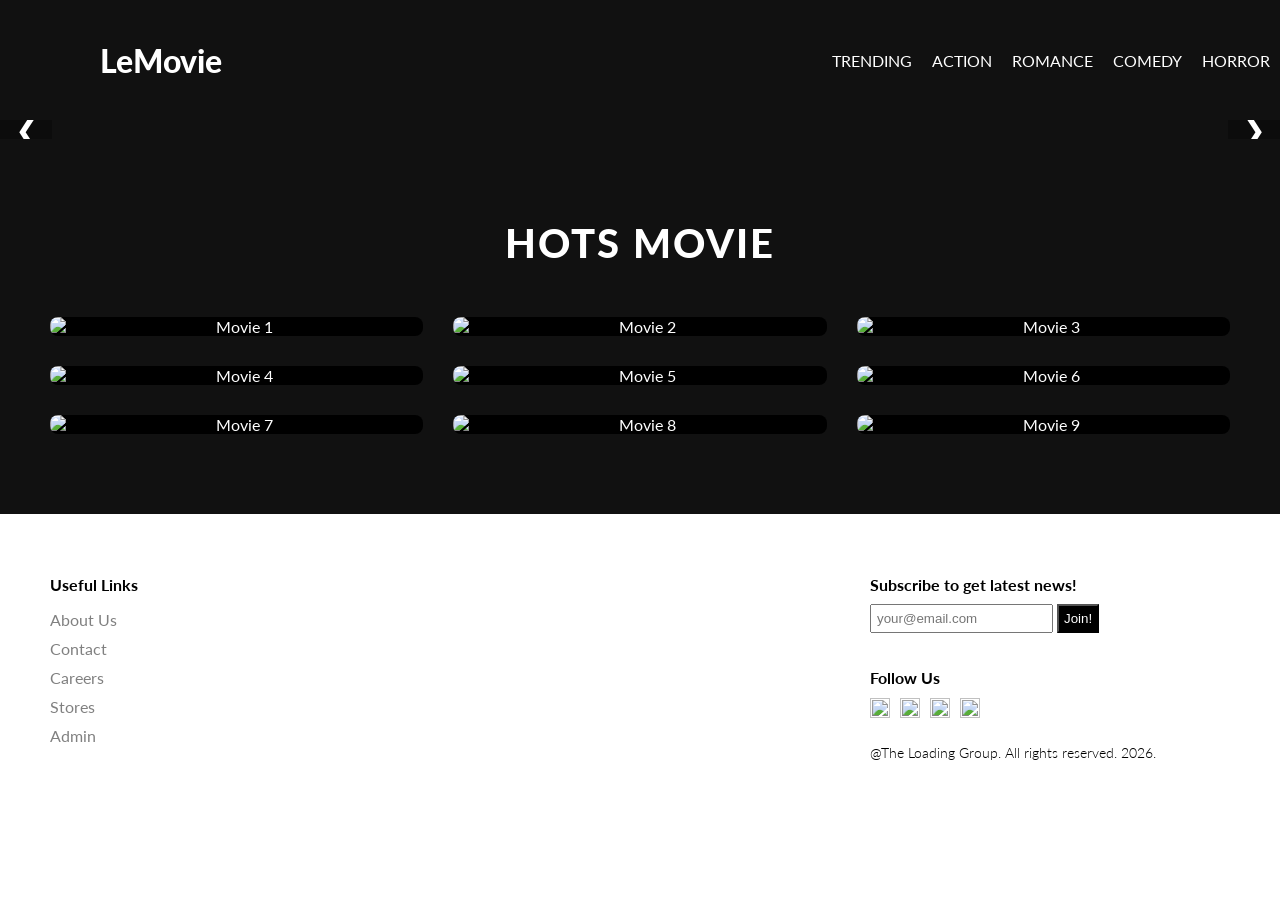
==== index.html @ ee839748 "Add files via upload" ====
<!DOCTYPE html>
<html lang="en">
<head>
    <meta charset="UTF-8">
    <meta http-equiv="X-UA-Compatible" content="IE=edge">
    <meta name="viewport" content="width=device-width, initial-scale=1.0">
    <link href="https://fonts.googleapis.com/css2?family=Lato:ital,wght@0,100;0,300;0,400;0,700;0,900;1,100;1,300;1,400;1,700;1,900&display=swap" rel="stylesheet">
    <link rel="stylesheet" href="style.css">
    <title>LeMovie</title>
</head>
<body>
     <nav class="navbar">
            <div class="navbar__container">
                <a href="index.html" id="navbar__logo">LeMovie</a>
                <div class="navbar__togglemenu" id="mobile-menu">
                    <span class="bar"></span>
                    <span class="bar"></span>
                    <span class="bar"></span>
                </div> 
                <ul class="navbar__menu">
                    <li class="navbar__item">
                        <a href="index.html" class="navbar__links"> TRENDING </a>
                    </li>
                    <li class="navbar__item">
                        <a href="action.html" class="navbar__links"> ACTION </a>
                    </li>
                    <li class="navbar__item">
                        <a href="romance.html" class="navbar__links"> ROMANCE </a>
                    </li>
                    <li class="navbar__item">
                        <a href="comedy.html" class="navbar__links"> COMEDY </a>
                    </li>
                    <li class="navbar__item">
                        <a href="horror.html" class="navbar__links"> HORROR </a>
                    </li>
                </ul>
            </div>
    </nav>

    <div class="slideshow-container">
        <div class="slide fade">
            <img src="./img/Product/silentsignal169.png" alt="" style="width:100%">
            <div class="slide-content">
                <h1 class="slide-title">SILENT SIGNAL</h1>
                <p class="slide-subtitle">THE UNIVERSE IS WHISPERING. WE MUST LISTEN.</p>
                <button class="watch-btn">WATCH NOW!</button>
            </div>
        </div>

        <div class="slide fade">
            <img src="./img/Product/photo_2026-03-22_21-49-12.jpg" alt="" style="width:100%">
            <div class="slide-content">
                <h1 class="slide-title">SHADOWBLADE: RESURGENCE</h1>
                <p class="slide-subtitle">THE CITY NEEDS A HERO</p>
                <button class="watch-btn">WATCH NOW!</button>
            </div>
        </div>

        <div class="slide fade">
            <img src="./img/Product/photo_2026-03-22_22-03-13.jpg" alt="" style="width:100%">
            <div class="slide-content">
                <h1 class="slide-title">WHISPERS AT SUNSET</h1>
                <p class="slide-subtitle">LOVE AT FIRST SIGHT.</p>
                <button class="watch-btn">WATCH NOW!</button>
            </div> </div> 

        <div class="slide fade">
            <img src="./img/Product/photo_2026-03-22_21-49-00.jpg" alt="" style="width:100%">
            <div class="slide-content">
                <h1 class="slide-title">PARTNERS IN CRIME (AND SNACKS)</h1>
                <p class="slide-subtitle">THIS SUMMER, THINGS GET WEIRD.</p>
                <button class="watch-btn">WATCH NOW!</button>
            </div> </div>

        <div class="slide fade">
            <img src="./img/Product/photo_2026-03-22_21-49-10.jpg" alt="" style="width:100%">
            <div class="slide-content">
                <h1 class="slide-title">THE WHISPERING WALLS</h1>
                <p class="slide-subtitle">SOME PLACES NEVER FORGET.</p>
                <button class="watch-btn">WATCH NOW!</button>
            </div> </div>

        <a class="prev" onclick="changeSlide(-1)">&#10094;</a>
        <a class="next" onclick="changeSlide(1)">&#10095;</a>
    </div>

    <div class="more-movies-section">
        <h1 class="section-title">HOTS MOVIE</h1>
        
        <div class="movie-grid">
            <div class="movie-card">
                <img src="./img/Product/crimson.jpg" alt="Movie 1">
                <div class="slide-content">
                    <h1 class="slide-title">CRIMSON & CLOVER</h1>
                    <p class="slide-subtitle">LOVE IS A CURSE THAT BINDS.</p>
                    <button class="watch-btn">WATCH NOW</button>
                </div>
            </div>

            <div class="movie-card">
                <img src="./img/Product/cosmic.jpg" alt="Movie 2">
                <div class="slide-content">
                    <h1 class="slide-title">COSMIC COURIERS</h1>
                    <p class="slide-subtitle">WHERE SPEED IS A SUGGESTION. SURVIVAL IS A MIRACLE.</p>
                    <button class="watch-btn">WATCH NOW</button>
                </div>
            </div>

            <div class="movie-card">
                <img src="./img/Product/terminaldescent.jpg" alt="Movie 3">
                <div class="slide-content">
                    <h1 class="slide-title">TERMINAL DESCENT</h1>
                    <p class="slide-subtitle">ESCAPE THE EXPLOSION. MASTER THE FALL.</p>
                    <button class="watch-btn">WATCH NOW</button>
                </div>
            </div>

            <div class="movie-card">
                <img src="./img/Product/carousellights.jpg" alt="Movie 4">
                <div class="slide-content">
                    <h1 class="slide-title">CAROUSEL LIGHTS</h1>
                    <p class="slide-subtitle">LOVE, SPINNING GENTLY IN THE SOFT DUSK GLOW.</p>
                    <button class="watch-btn">WATCH NOW</button>
                </div>
            </div>

            <div class="movie-card">
                <img src="./img/Product/highoctaneovesrdrive.jpg" alt="Movie 5">
                <div class="slide-content">
                    <h1 class="slide-title">HIGH-OCTANE OVERDRIVE</h1>
                    <p class="slide-subtitle">ESCAPE THE EXPLOSION. MASTER THE RIDE.</p>
                    <button class="watch-btn">WATCH NOW</button>
                </div>
            </div>

            <div class="movie-card">
                <img src="./img/Product/romeerror404.jpg" alt="Movie 6">
                <div class="slide-content">
                    <h1 class="slide-title">ROME: ERROR 404</h1>
                    <p class="slide-subtitle">WHERE THE EMPIRE MEETS THE OUTAGE.</p>
                    <button class="watch-btn">WATCH NOW</button>
                </div>
            </div>

            <div class="movie-card">
                <img src="./img/Product/thevoidwhispers.jpg" alt="Movie 7">
                <div class="slide-content">
                    <h1 class="slide-title">THE VOID WHISSPERS</h1>
                    <p class="slide-subtitle">LOOK TOO LONG, AND IT LOOKS BACK.</p>
                    <button class="watch-btn">WATCH NOW</button>
                </div>
            </div>

            <div class="movie-card">
                <img src="./img/Product/islanddrift.jpg" alt="Movie 8">
                <div class="slide-content">
                    <h1 class="slide-title">ISLAND DRIFT</h1>
                    <p class="slide-subtitle">LOVE, FINDING ITS PATH AMONG THE SERENE BAY GLOW.</p>
                    <button class="watch-btn">WATCH NOW</button>
                </div>
            </div>

            <div class="movie-card">
                <img src="./img/Product/unfriended.jpg" alt="Movie 9">
                <div class="slide-content">
                    <h1 class="slide-title">UNFRIENDED: THE GULCH</h1>
                    <p class="slide-subtitle">YOUR DATA NEVER DIES.</p>
                    <button class="watch-btn">WATCH NOW</button>
                </div>
            </div>
        </div>
    </div>

    <footer>
        <div class="footerLeft">
            <div class="footerMenu">
                <h1 class="fMenuTitle">Useful Links</h1>
                <ul class="fList">
                    <li class="fListItem">About Us</li>
                    <li class="fListItem">Contact</li>
                    <li class="fListItem">Careers</li>
                    <li class="fListItem">Stores</li>
                    <li class="fListItem" onclick="location.href='admin.php';" style="cursor: pointer;">Admin</li>
                </ul>
            </div>
        </div>
        <div class="footerRight">
            <div class="footerRightMenu">
                <h1 class="fMenuTitle">Subscribe to get latest news!</h1>
                <div class="fMail">
                    <input type="text" placeholder="your@email.com" class="fInput">
                    <button class="fButton">Join!</button>
                </div>
            </div>
            <div class="footerRightMenu">
                <h1 class="fMenuTitle">Follow Us</h1>
                <div class="fIcons">
                    <img src="./img/Contact/facebook.png"  alt="" class="fIcon">
                    <img src="./img/Contact/twitter.png" alt="" class="fIcon">
                    <img src="./img/Contact/instagram.png" alt="" class="fIcon">
                    <img src="./img/Contact/whatsapp.png" alt="" class="fIcon">
                </div>
            </div>
            <div class="footerRightMenu">
                <span class="copyright">@The Loading Group. All rights reserved. 2026.</span>
            </div>
        </div>
    </footer>
    <script src="./app.js"></script>
</body>
</html>
---- style.css ----
html {
  scroll-behavior: smooth;
}

body {
  font-family: "Lato", sans-serif;
  padding: 0;
  margin: 0;
}

.navbar {
  background-color: #111;
  color: white;
  padding: 20px 50px;
}

.navbar__container {
  display: flex;
  justify-content: space-between;
  height: 80px;
  z-index: 1;
  width: 100%;
  max-width: 1300px;
  margin: 0 auto;
  padding: 0 50px;
}

.navbar__menu {
  display: flex;
  align-items: center;
  list-style: none;
  text-align: center;
}

#navbar__logo {
  color: white;
  display: flex;
  align-items: center;
  cursor: pointer;
  text-decoration: none;
  font-size: 2rem;
  font-weight: 900;
}

#navbar__item {
  font-size: 1.5rem;
  font-weight: 300;
  color: white;
  text-decoration: none;
  margin-right: 50px;
  cursor: pointer;
}

.navbar__links {
  color: #fff;
  display: flex;
  align-items: center;
  justify-content: center;
  text-decoration: none;
  padding: 0 10px;
  height: 100%;
}

@media (max-width: 768px) {
  .navbar__container {
    display: flex;
    justify-content: space-between;
    height: 80px;
    z-index: 1;
    width: 100%;
    padding: 0 16px;
  }

  #navbar__logo {
    padding-left: 0;
  }

  .navbar__togglemenu {
    display: flex;
    flex-direction: column;
    justify-content: center;
    cursor: pointer;
    gap: 4px;
    padding: 10px;
  }

  .navbar__togglemenu .bar {
    width: 28px;
    height: 3px;
    background: #fff;
    border-radius: 2px;
    transition: transform 0.25s ease, opacity 0.25s ease;
  }

  .navbar__menu {
    display: none;
    position: absolute;
    top: 80px;
    left: 0;
    right: 0;
    background: #fff;
    flex-direction: column;
    list-style: none;
    padding: 12px 0;
    box-shadow: 0 6px 24px rgba(0, 0, 0, 0.08);
    z-index: 999;
  }

  .navbar__menu.active {
    display: flex;
  }

  .navbar__item {
    width: 100%;
  }

  .navbar__links {
    text-align: left;
    padding: 14px 20px;
    width: 100%;
    display: block;
    color: #000;
  }

  .navbar__togglemenu.is-active .bar:nth-child(1) {
    transform: translateY(6px) rotate(45deg);
  }
  .navbar__togglemenu.is-active .bar:nth-child(2) {
    opacity: 0;
  }
  .navbar__togglemenu.is-active .bar:nth-child(3) {
    transform: translateY(-6px) rotate(-45deg);
  }
}

.slideshow-container {
  background-color: #111;
  max-width: 2500px;
  max-height: 2500px;
  position: relative;
  margin: auto;
  overflow: hidden; 
}

.slide-content {
  position: absolute;
  top: 50%;
  left: 50%;
  transform: translate(-50%, -50%);
  text-align: center;
  width: 90%;
  z-index: 10;
  opacity: 0; 
  transition: opacity 0.4s ease; 
}

.slide:hover .slide-content {
  opacity: 1;
}

.slide img {
  transition: filter 0.4s ease, transform 0.4s ease;
}

.slide:hover img {
  filter: blur(8px) brightness(0.4); 
  transform: scale(1.05); 
}

.slide-title {
  color: white;
  font-size: 5rem;
  font-weight: 900;
  margin: 0;
  text-transform: uppercase;
  letter-spacing: 4px;
  line-height: 1.1;
  text-shadow: 2px 2px 8px rgba(0, 0, 0, 0.7);
}

.slide-subtitle {
  color: #ccc;
  font-size: 1.5rem;
  font-weight: 300;
  margin-top: 15px;
  margin-bottom: 30px;
  text-transform: uppercase;
  letter-spacing: 2px;
  text-shadow: 1px 1px 5px rgba(0, 0, 0, 0.8);
}

.watch-btn {
  padding: 12px 32px;
  background-color: transparent;
  color: white;
  border: 2px solid white;
  font-size: 16px;
  font-weight: bold;
  letter-spacing: 2px;
  cursor: pointer;
  text-transform: uppercase;
  transition: all 0.3s ease;
}

.watch-btn:hover {
  background-color: white;
  color: #111;
}

.slide {
  display: none;
}

.prev,
.next {
  cursor: pointer;
  position: absolute;
  top: 50%;
  transform: translateY(-50%);
  width: auto;
  padding: 16px;
  color: white;
  font-weight: bold;
  font-size: 24px;
  transition: 0.3s ease;
  user-select: none;
  background-color: rgba(0, 0, 0, 0.3);
  text-decoration: none;
  z-index: 20; 
}

.next {
  right: 0;
  border-radius: 3px 0 0 3px;
}

.prev {
  left: 0;
  border-radius: 0 3px 3px 0;
}

.prev:hover,
.next:hover {
  background-color: rgba(0, 0, 0, 0.8);
}

.fade {
  animation-name: fadeEffect;
  animation-duration: 1.5s;
}

@keyframes fadeEffect {
  from {
    opacity: 0.4;
  }
  to {
    opacity: 1;
  }
}

@media screen and (max-width: 768px) {
  .slide-title {
    font-size: 2.5rem;
  }
  .slide-subtitle {
    font-size: 1rem;
  }
  .watch-btn {
    padding: 10px 20px;
    font-size: 14px;
  }
}

.nsItem {
  flex: 1;
  background-color: black;
  color: white;
  display: flex;
  flex-direction: column;
  align-items: center;
  justify-content: center;
  text-align: center;
}

.nsImg {
  width: 100%;
  height: 500px;
}

.nsTitle {
  font-size: 40px;
}

.nsButton {
  padding: 15px;
  font-weight: 600;
  cursor: pointer;
}

footer {
  display: flex;
}

.footerLeft {
  flex: 2;
  display: flex;
  justify-content: space-between;
  padding: 50px;
}

.fMenuTitle {
  font-size: 16px;
}

.fList {
  padding: 0;
  list-style: none;
}

.fListItem {
  margin-bottom: 10px;
  color: gray;
  cursor: pointer;
  text-decoration: none;
}

.footerRight {
  flex: 1;
  padding: 50px;
  display: flex;
  flex-direction: column;
  justify-content: space-between;
}

.fInput {
  padding: 5px;
}

.fButton {
  padding: 5px;
  background-color: black;
  color: white;
}

.fIcons {
  display: flex;
}

.fIcon {
  width: 20px;
  height: 20px;
  margin-right: 10px;
}

.copyright {
  font-weight: 300;
  font-size: 14px;
}

@media screen and (max-width: 480px) {
  nav {
    padding: 20px;
  }

  footer {
    flex-direction: column;
    align-items: center;
  }

  .footerLeft {
    padding: 20px;
    width: 90%;
  }

  .footerRight {
    padding: 20px;
    width: 90%;
    align-items: center;
    background-color: whitesmoke;
  }
} 

.more-movies-section {
  padding: 80px 50px;
  background-color: #111; 
  color: white;
  text-align: center;
}

.section-title {
  font-size: 40px;
  font-weight: 900;
  margin-top: 0;
  margin-bottom: 50px;
  letter-spacing: 2px;
}

.movie-grid {
  display: grid;
  grid-template-columns: repeat(auto-fit, minmax(350px, 1fr));
  gap: 30px;
  max-width: 1550px;
  margin: 0 auto;
}

.movie-card {
  position: relative;
  border-radius: 8px;
  overflow: hidden;
  cursor: pointer;
  background-color: #000; 
}

.movie-card img {
  width: 100%;
  height: 100%;
  object-fit: cover;
  display: block;
  transition: filter 0.4s ease, transform 0.4s ease;
}

.movie-card:hover img {
  filter: blur(8px) brightness(0.4);
  transform: scale(1.05);
}

.movie-card:hover .slide-content {
  opacity: 1;
}

.movie-card .slide-title {
  font-size: 1.8rem; 
}

.movie-card .slide-subtitle {
  font-size: 0.8rem;
  margin-bottom: 20px;
}

.movie-card .watch-btn {
  padding: 10px 20px;
  font-size: 14px;
}

@media screen and (max-width: 768px) {
  .more-movies-section {
    padding: 50px 20px;
  }
  .movie-grid {
    grid-template-columns: 1fr; 
  }
}
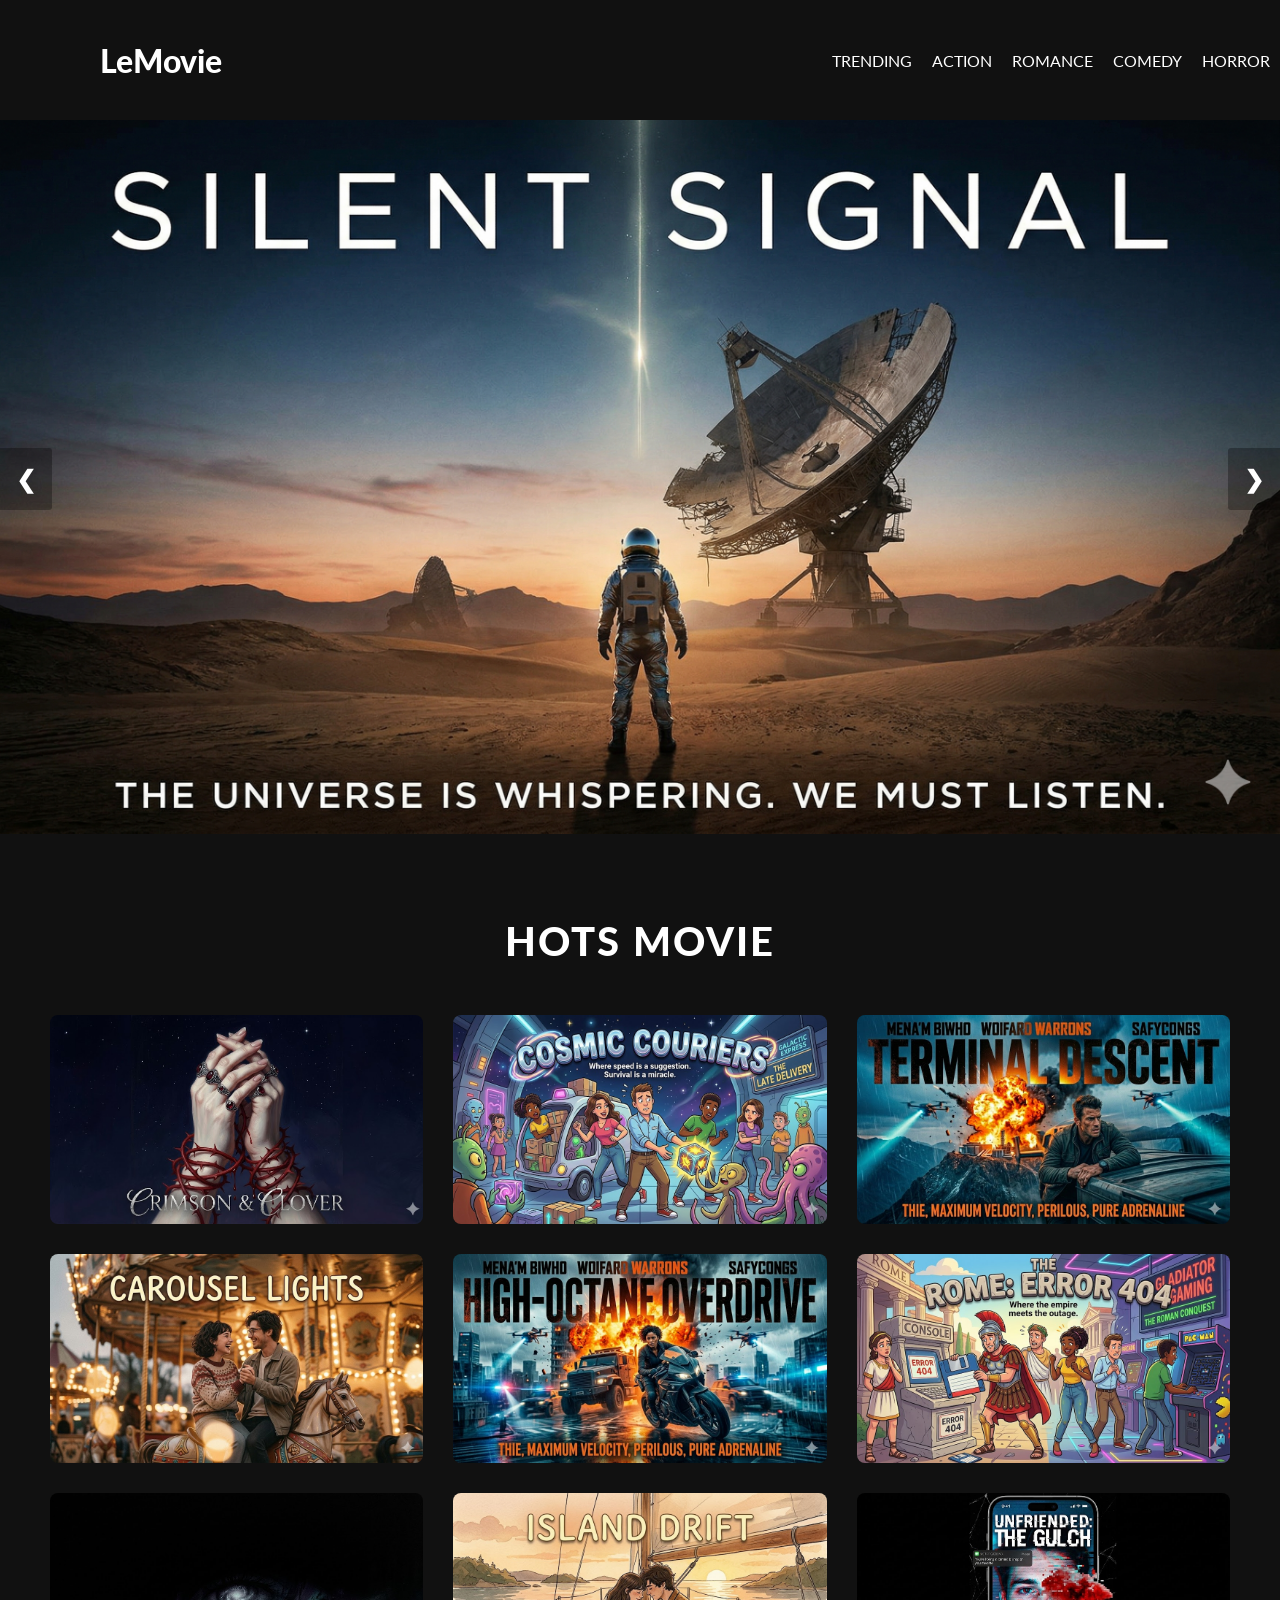
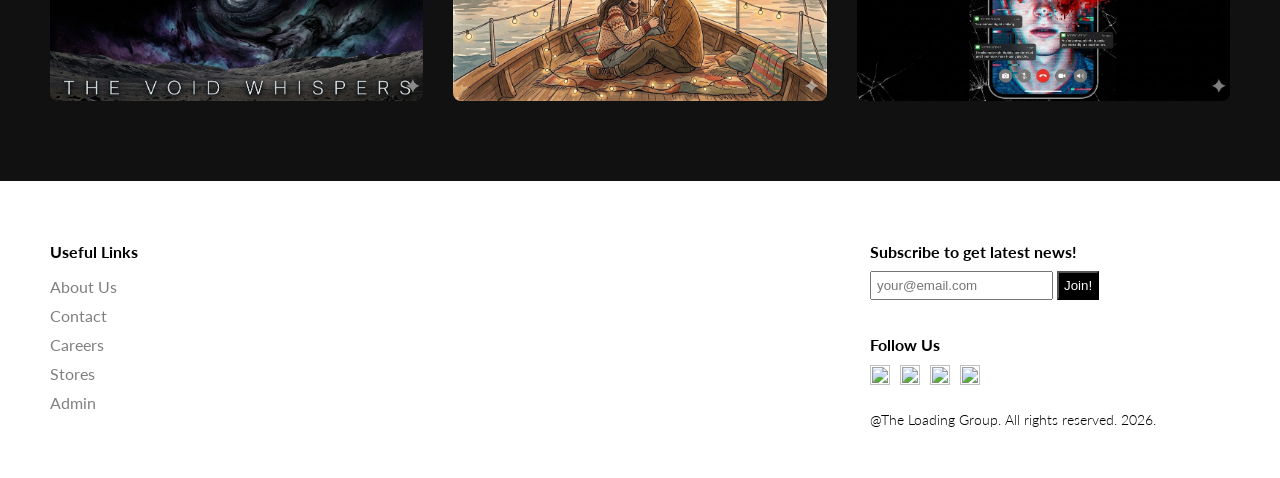
==== commit abf27968: "Update index.html" ====
--- a/index.html
+++ b/index.html
@@ -39,7 +39,7 @@
 
     <div class="slideshow-container">
         <div class="slide fade">
-            <img src="./img/Product/silentsignal169.png" alt="" style="width:100%">
+            <img src="silentsignal169.png" alt="" style="width:100%">
             <div class="slide-content">
                 <h1 class="slide-title">SILENT SIGNAL</h1>
                 <p class="slide-subtitle">THE UNIVERSE IS WHISPERING. WE MUST LISTEN.</p>
@@ -48,7 +48,7 @@
         </div>
 
         <div class="slide fade">
-            <img src="./img/Product/photo_2026-03-22_21-49-12.jpg" alt="" style="width:100%">
+            <img src="photo_2026-03-22_21-49-12.jpg" alt="" style="width:100%">
             <div class="slide-content">
                 <h1 class="slide-title">SHADOWBLADE: RESURGENCE</h1>
                 <p class="slide-subtitle">THE CITY NEEDS A HERO</p>
@@ -57,7 +57,7 @@
         </div>
 
         <div class="slide fade">
-            <img src="./img/Product/photo_2026-03-22_22-03-13.jpg" alt="" style="width:100%">
+            <img src="photo_2026-03-22_22-03-13.jpg" alt="" style="width:100%">
             <div class="slide-content">
                 <h1 class="slide-title">WHISPERS AT SUNSET</h1>
                 <p class="slide-subtitle">LOVE AT FIRST SIGHT.</p>
@@ -65,7 +65,7 @@
             </div> </div> 
 
         <div class="slide fade">
-            <img src="./img/Product/photo_2026-03-22_21-49-00.jpg" alt="" style="width:100%">
+            <img src="photo_2026-03-22_21-49-00.jpg" alt="" style="width:100%">
             <div class="slide-content">
                 <h1 class="slide-title">PARTNERS IN CRIME (AND SNACKS)</h1>
                 <p class="slide-subtitle">THIS SUMMER, THINGS GET WEIRD.</p>
@@ -73,7 +73,7 @@
             </div> </div>
 
         <div class="slide fade">
-            <img src="./img/Product/photo_2026-03-22_21-49-10.jpg" alt="" style="width:100%">
+            <img src="photo_2026-03-22_21-49-10.jpg" alt="" style="width:100%">
             <div class="slide-content">
                 <h1 class="slide-title">THE WHISPERING WALLS</h1>
                 <p class="slide-subtitle">SOME PLACES NEVER FORGET.</p>
@@ -89,7 +89,7 @@
         
         <div class="movie-grid">
             <div class="movie-card">
-                <img src="./img/Product/crimson.jpg" alt="Movie 1">
+                <img src="crimson.jpg" alt="Movie 1">
                 <div class="slide-content">
                     <h1 class="slide-title">CRIMSON & CLOVER</h1>
                     <p class="slide-subtitle">LOVE IS A CURSE THAT BINDS.</p>
@@ -98,7 +98,7 @@
             </div>
 
             <div class="movie-card">
-                <img src="./img/Product/cosmic.jpg" alt="Movie 2">
+                <img src="cosmic.jpg" alt="Movie 2">
                 <div class="slide-content">
                     <h1 class="slide-title">COSMIC COURIERS</h1>
                     <p class="slide-subtitle">WHERE SPEED IS A SUGGESTION. SURVIVAL IS A MIRACLE.</p>
@@ -107,7 +107,7 @@
             </div>
 
             <div class="movie-card">
-                <img src="./img/Product/terminaldescent.jpg" alt="Movie 3">
+                <img src="terminaldescent.jpg" alt="Movie 3">
                 <div class="slide-content">
                     <h1 class="slide-title">TERMINAL DESCENT</h1>
                     <p class="slide-subtitle">ESCAPE THE EXPLOSION. MASTER THE FALL.</p>
@@ -116,7 +116,7 @@
             </div>
 
             <div class="movie-card">
-                <img src="./img/Product/carousellights.jpg" alt="Movie 4">
+                <img src="carousellights.jpg" alt="Movie 4">
                 <div class="slide-content">
                     <h1 class="slide-title">CAROUSEL LIGHTS</h1>
                     <p class="slide-subtitle">LOVE, SPINNING GENTLY IN THE SOFT DUSK GLOW.</p>
@@ -125,7 +125,7 @@
             </div>
 
             <div class="movie-card">
-                <img src="./img/Product/highoctaneovesrdrive.jpg" alt="Movie 5">
+                <img src="highoctaneovesrdrive.jpg" alt="Movie 5">
                 <div class="slide-content">
                     <h1 class="slide-title">HIGH-OCTANE OVERDRIVE</h1>
                     <p class="slide-subtitle">ESCAPE THE EXPLOSION. MASTER THE RIDE.</p>
@@ -134,7 +134,7 @@
             </div>
 
             <div class="movie-card">
-                <img src="./img/Product/romeerror404.jpg" alt="Movie 6">
+                <img src="romeerror404.jpg" alt="Movie 6">
                 <div class="slide-content">
                     <h1 class="slide-title">ROME: ERROR 404</h1>
                     <p class="slide-subtitle">WHERE THE EMPIRE MEETS THE OUTAGE.</p>
@@ -143,7 +143,7 @@
             </div>
 
             <div class="movie-card">
-                <img src="./img/Product/thevoidwhispers.jpg" alt="Movie 7">
+                <img src="thevoidwhispers.jpg" alt="Movie 7">
                 <div class="slide-content">
                     <h1 class="slide-title">THE VOID WHISSPERS</h1>
                     <p class="slide-subtitle">LOOK TOO LONG, AND IT LOOKS BACK.</p>
@@ -152,7 +152,7 @@
             </div>
 
             <div class="movie-card">
-                <img src="./img/Product/islanddrift.jpg" alt="Movie 8">
+                <img src="islanddrift.jpg" alt="Movie 8">
                 <div class="slide-content">
                     <h1 class="slide-title">ISLAND DRIFT</h1>
                     <p class="slide-subtitle">LOVE, FINDING ITS PATH AMONG THE SERENE BAY GLOW.</p>
@@ -161,7 +161,7 @@
             </div>
 
             <div class="movie-card">
-                <img src="./img/Product/unfriended.jpg" alt="Movie 9">
+                <img src="unfriended.jpg" alt="Movie 9">
                 <div class="slide-content">
                     <h1 class="slide-title">UNFRIENDED: THE GULCH</h1>
                     <p class="slide-subtitle">YOUR DATA NEVER DIES.</p>
@@ -195,10 +195,10 @@
             <div class="footerRightMenu">
                 <h1 class="fMenuTitle">Follow Us</h1>
                 <div class="fIcons">
-                    <img src="./img/Contact/facebook.png"  alt="" class="fIcon">
-                    <img src="./img/Contact/twitter.png" alt="" class="fIcon">
-                    <img src="./img/Contact/instagram.png" alt="" class="fIcon">
-                    <img src="./img/Contact/whatsapp.png" alt="" class="fIcon">
+                    <img src="facebook.png"  alt="" class="fIcon">
+                    <img src="twitter.png" alt="" class="fIcon">
+                    <img src="instagram.png" alt="" class="fIcon">
+                    <img src="whatsapp.png" alt="" class="fIcon">
                 </div>
             </div>
             <div class="footerRightMenu">
@@ -208,4 +208,4 @@
     </footer>
     <script src="./app.js"></script>
 </body>
-</html>+</html>
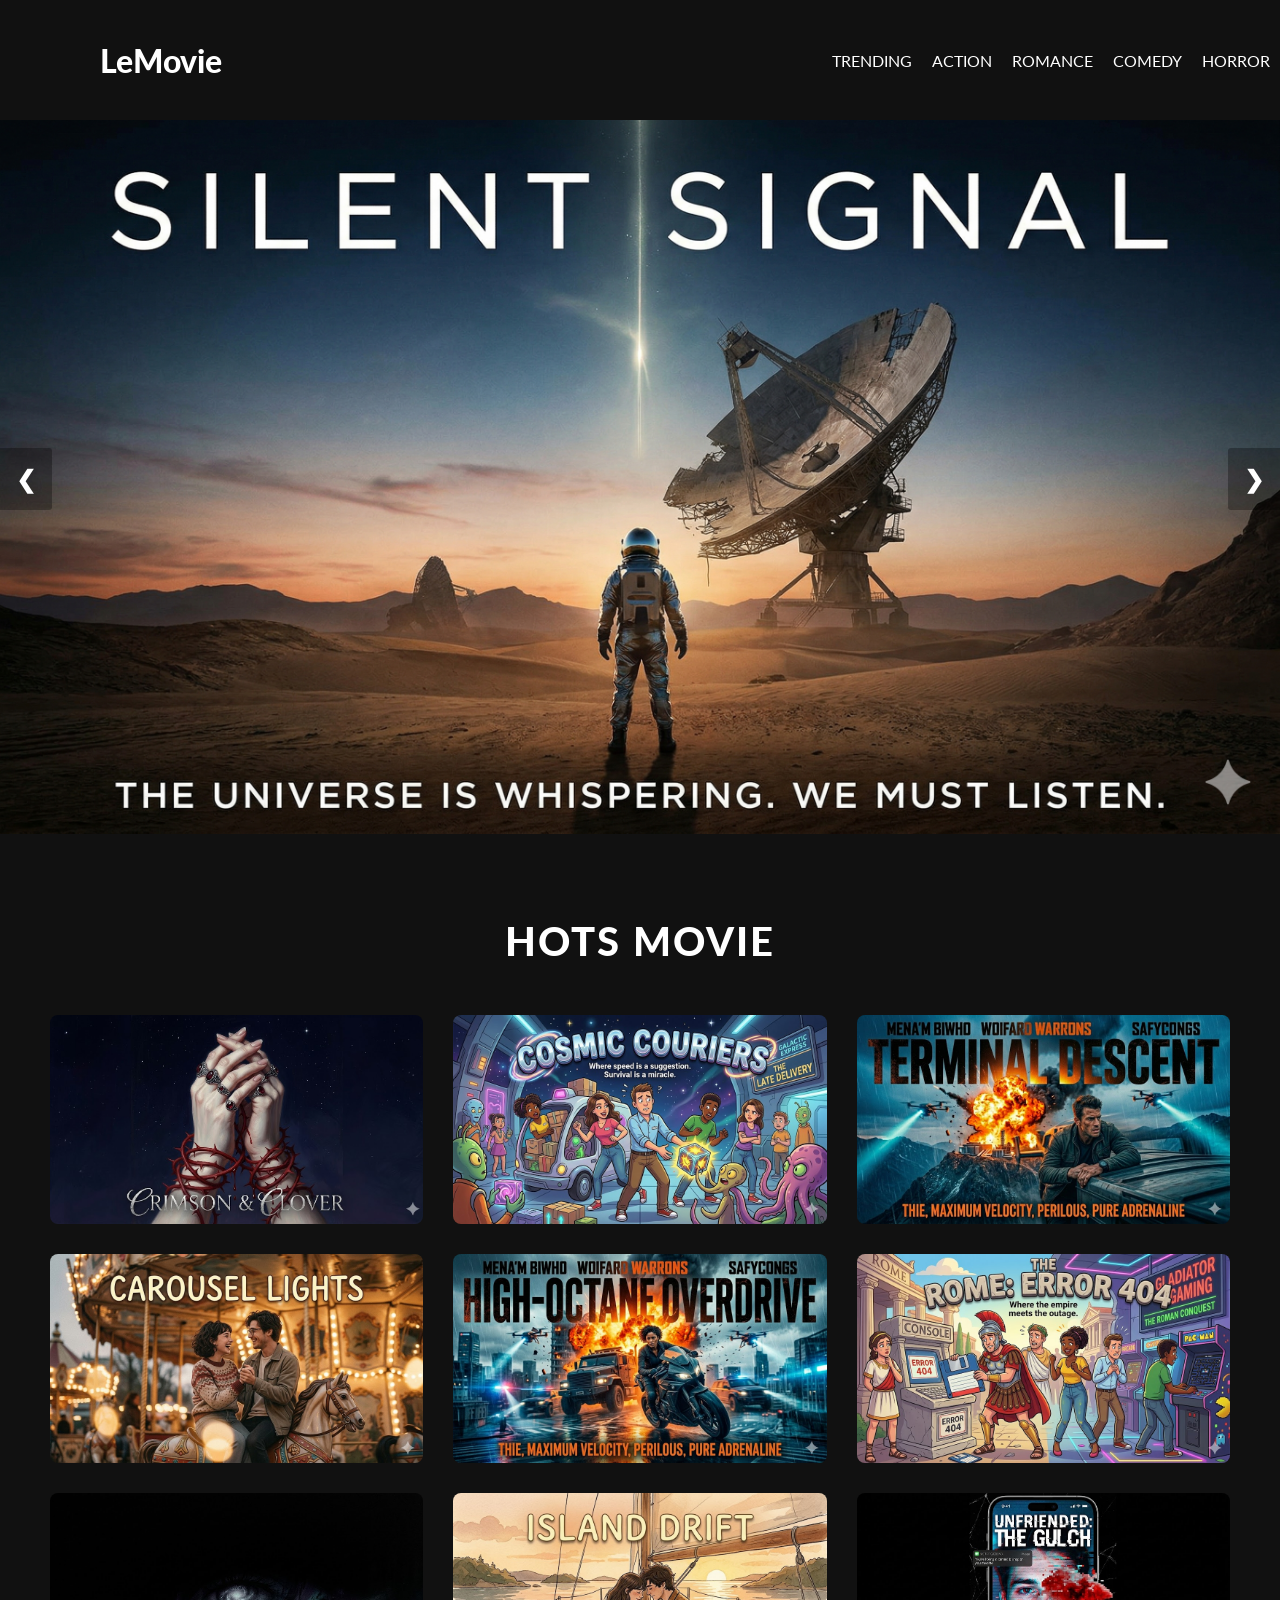
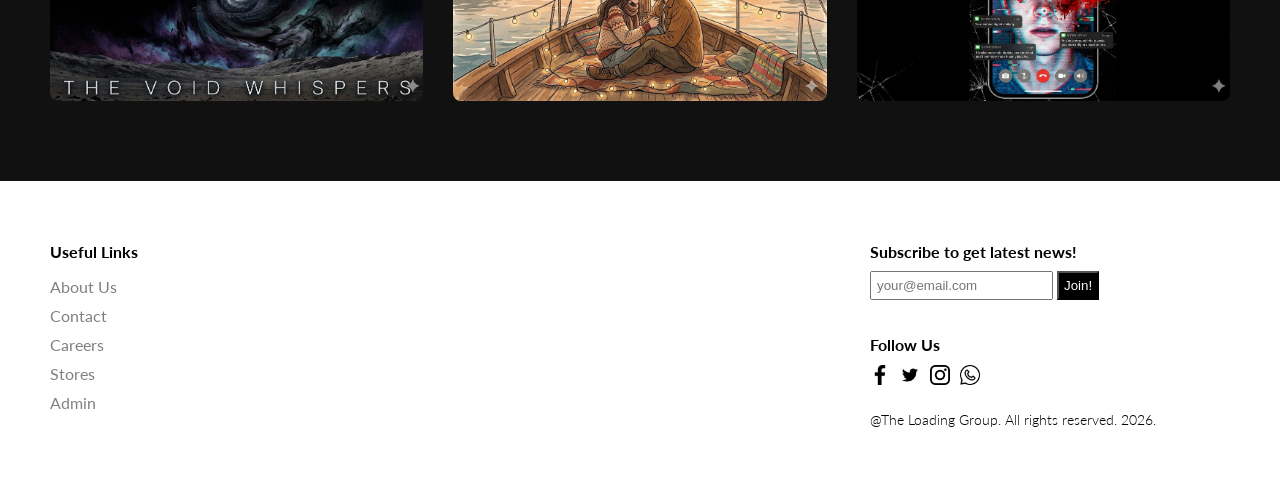
==== commit 26bde5ad: "first upload" ====
--- a/index.html
+++ b/index.html
@@ -1,211 +1,211 @@
-<!DOCTYPE html>
-<html lang="en">
-<head>
-    <meta charset="UTF-8">
-    <meta http-equiv="X-UA-Compatible" content="IE=edge">
-    <meta name="viewport" content="width=device-width, initial-scale=1.0">
-    <link href="https://fonts.googleapis.com/css2?family=Lato:ital,wght@0,100;0,300;0,400;0,700;0,900;1,100;1,300;1,400;1,700;1,900&display=swap" rel="stylesheet">
-    <link rel="stylesheet" href="style.css">
-    <title>LeMovie</title>
-</head>
-<body>
-     <nav class="navbar">
-            <div class="navbar__container">
-                <a href="index.html" id="navbar__logo">LeMovie</a>
-                <div class="navbar__togglemenu" id="mobile-menu">
-                    <span class="bar"></span>
-                    <span class="bar"></span>
-                    <span class="bar"></span>
-                </div> 
-                <ul class="navbar__menu">
-                    <li class="navbar__item">
-                        <a href="index.html" class="navbar__links"> TRENDING </a>
-                    </li>
-                    <li class="navbar__item">
-                        <a href="action.html" class="navbar__links"> ACTION </a>
-                    </li>
-                    <li class="navbar__item">
-                        <a href="romance.html" class="navbar__links"> ROMANCE </a>
-                    </li>
-                    <li class="navbar__item">
-                        <a href="comedy.html" class="navbar__links"> COMEDY </a>
-                    </li>
-                    <li class="navbar__item">
-                        <a href="horror.html" class="navbar__links"> HORROR </a>
-                    </li>
-                </ul>
-            </div>
-    </nav>
-
-    <div class="slideshow-container">
-        <div class="slide fade">
-            <img src="silentsignal169.png" alt="" style="width:100%">
-            <div class="slide-content">
-                <h1 class="slide-title">SILENT SIGNAL</h1>
-                <p class="slide-subtitle">THE UNIVERSE IS WHISPERING. WE MUST LISTEN.</p>
-                <button class="watch-btn">WATCH NOW!</button>
-            </div>
-        </div>
-
-        <div class="slide fade">
-            <img src="photo_2026-03-22_21-49-12.jpg" alt="" style="width:100%">
-            <div class="slide-content">
-                <h1 class="slide-title">SHADOWBLADE: RESURGENCE</h1>
-                <p class="slide-subtitle">THE CITY NEEDS A HERO</p>
-                <button class="watch-btn">WATCH NOW!</button>
-            </div>
-        </div>
-
-        <div class="slide fade">
-            <img src="photo_2026-03-22_22-03-13.jpg" alt="" style="width:100%">
-            <div class="slide-content">
-                <h1 class="slide-title">WHISPERS AT SUNSET</h1>
-                <p class="slide-subtitle">LOVE AT FIRST SIGHT.</p>
-                <button class="watch-btn">WATCH NOW!</button>
-            </div> </div> 
-
-        <div class="slide fade">
-            <img src="photo_2026-03-22_21-49-00.jpg" alt="" style="width:100%">
-            <div class="slide-content">
-                <h1 class="slide-title">PARTNERS IN CRIME (AND SNACKS)</h1>
-                <p class="slide-subtitle">THIS SUMMER, THINGS GET WEIRD.</p>
-                <button class="watch-btn">WATCH NOW!</button>
-            </div> </div>
-
-        <div class="slide fade">
-            <img src="photo_2026-03-22_21-49-10.jpg" alt="" style="width:100%">
-            <div class="slide-content">
-                <h1 class="slide-title">THE WHISPERING WALLS</h1>
-                <p class="slide-subtitle">SOME PLACES NEVER FORGET.</p>
-                <button class="watch-btn">WATCH NOW!</button>
-            </div> </div>
-
-        <a class="prev" onclick="changeSlide(-1)">&#10094;</a>
-        <a class="next" onclick="changeSlide(1)">&#10095;</a>
-    </div>
-
-    <div class="more-movies-section">
-        <h1 class="section-title">HOTS MOVIE</h1>
-        
-        <div class="movie-grid">
-            <div class="movie-card">
-                <img src="crimson.jpg" alt="Movie 1">
-                <div class="slide-content">
-                    <h1 class="slide-title">CRIMSON & CLOVER</h1>
-                    <p class="slide-subtitle">LOVE IS A CURSE THAT BINDS.</p>
-                    <button class="watch-btn">WATCH NOW</button>
-                </div>
-            </div>
-
-            <div class="movie-card">
-                <img src="cosmic.jpg" alt="Movie 2">
-                <div class="slide-content">
-                    <h1 class="slide-title">COSMIC COURIERS</h1>
-                    <p class="slide-subtitle">WHERE SPEED IS A SUGGESTION. SURVIVAL IS A MIRACLE.</p>
-                    <button class="watch-btn">WATCH NOW</button>
-                </div>
-            </div>
-
-            <div class="movie-card">
-                <img src="terminaldescent.jpg" alt="Movie 3">
-                <div class="slide-content">
-                    <h1 class="slide-title">TERMINAL DESCENT</h1>
-                    <p class="slide-subtitle">ESCAPE THE EXPLOSION. MASTER THE FALL.</p>
-                    <button class="watch-btn">WATCH NOW</button>
-                </div>
-            </div>
-
-            <div class="movie-card">
-                <img src="carousellights.jpg" alt="Movie 4">
-                <div class="slide-content">
-                    <h1 class="slide-title">CAROUSEL LIGHTS</h1>
-                    <p class="slide-subtitle">LOVE, SPINNING GENTLY IN THE SOFT DUSK GLOW.</p>
-                    <button class="watch-btn">WATCH NOW</button>
-                </div>
-            </div>
-
-            <div class="movie-card">
-                <img src="highoctaneovesrdrive.jpg" alt="Movie 5">
-                <div class="slide-content">
-                    <h1 class="slide-title">HIGH-OCTANE OVERDRIVE</h1>
-                    <p class="slide-subtitle">ESCAPE THE EXPLOSION. MASTER THE RIDE.</p>
-                    <button class="watch-btn">WATCH NOW</button>
-                </div>
-            </div>
-
-            <div class="movie-card">
-                <img src="romeerror404.jpg" alt="Movie 6">
-                <div class="slide-content">
-                    <h1 class="slide-title">ROME: ERROR 404</h1>
-                    <p class="slide-subtitle">WHERE THE EMPIRE MEETS THE OUTAGE.</p>
-                    <button class="watch-btn">WATCH NOW</button>
-                </div>
-            </div>
-
-            <div class="movie-card">
-                <img src="thevoidwhispers.jpg" alt="Movie 7">
-                <div class="slide-content">
-                    <h1 class="slide-title">THE VOID WHISSPERS</h1>
-                    <p class="slide-subtitle">LOOK TOO LONG, AND IT LOOKS BACK.</p>
-                    <button class="watch-btn">WATCH NOW</button>
-                </div>
-            </div>
-
-            <div class="movie-card">
-                <img src="islanddrift.jpg" alt="Movie 8">
-                <div class="slide-content">
-                    <h1 class="slide-title">ISLAND DRIFT</h1>
-                    <p class="slide-subtitle">LOVE, FINDING ITS PATH AMONG THE SERENE BAY GLOW.</p>
-                    <button class="watch-btn">WATCH NOW</button>
-                </div>
-            </div>
-
-            <div class="movie-card">
-                <img src="unfriended.jpg" alt="Movie 9">
-                <div class="slide-content">
-                    <h1 class="slide-title">UNFRIENDED: THE GULCH</h1>
-                    <p class="slide-subtitle">YOUR DATA NEVER DIES.</p>
-                    <button class="watch-btn">WATCH NOW</button>
-                </div>
-            </div>
-        </div>
-    </div>
-
-    <footer>
-        <div class="footerLeft">
-            <div class="footerMenu">
-                <h1 class="fMenuTitle">Useful Links</h1>
-                <ul class="fList">
-                    <li class="fListItem">About Us</li>
-                    <li class="fListItem">Contact</li>
-                    <li class="fListItem">Careers</li>
-                    <li class="fListItem">Stores</li>
-                    <li class="fListItem" onclick="location.href='admin.php';" style="cursor: pointer;">Admin</li>
-                </ul>
-            </div>
-        </div>
-        <div class="footerRight">
-            <div class="footerRightMenu">
-                <h1 class="fMenuTitle">Subscribe to get latest news!</h1>
-                <div class="fMail">
-                    <input type="text" placeholder="your@email.com" class="fInput">
-                    <button class="fButton">Join!</button>
-                </div>
-            </div>
-            <div class="footerRightMenu">
-                <h1 class="fMenuTitle">Follow Us</h1>
-                <div class="fIcons">
-                    <img src="facebook.png"  alt="" class="fIcon">
-                    <img src="twitter.png" alt="" class="fIcon">
-                    <img src="instagram.png" alt="" class="fIcon">
-                    <img src="whatsapp.png" alt="" class="fIcon">
-                </div>
-            </div>
-            <div class="footerRightMenu">
-                <span class="copyright">@The Loading Group. All rights reserved. 2026.</span>
-            </div>
-        </div>
-    </footer>
-    <script src="./app.js"></script>
-</body>
-</html>
+<!DOCTYPE html>
+<html lang="en">
+<head>
+    <meta charset="UTF-8">
+    <meta http-equiv="X-UA-Compatible" content="IE=edge">
+    <meta name="viewport" content="width=device-width, initial-scale=1.0">
+    <link href="https://fonts.googleapis.com/css2?family=Lato:ital,wght@0,100;0,300;0,400;0,700;0,900;1,100;1,300;1,400;1,700;1,900&display=swap" rel="stylesheet">
+    <link rel="stylesheet" href="style.css">
+    <title>LeMovie</title>
+</head>
+<body>
+     <nav class="navbar">
+            <div class="navbar__container">
+                <a href="index.html" id="navbar__logo">LeMovie</a>
+                <div class="navbar__togglemenu" id="mobile-menu">
+                    <span class="bar"></span>
+                    <span class="bar"></span>
+                    <span class="bar"></span>
+                </div> 
+                <ul class="navbar__menu">
+                    <li class="navbar__item">
+                        <a href="index.html" class="navbar__links"> TRENDING </a>
+                    </li>
+                    <li class="navbar__item">
+                        <a href="action.html" class="navbar__links"> ACTION </a>
+                    </li>
+                    <li class="navbar__item">
+                        <a href="romance.html" class="navbar__links"> ROMANCE </a>
+                    </li>
+                    <li class="navbar__item">
+                        <a href="comedy.html" class="navbar__links"> COMEDY </a>
+                    </li>
+                    <li class="navbar__item">
+                        <a href="horror.html" class="navbar__links"> HORROR </a>
+                    </li>
+                </ul>
+            </div>
+    </nav>
+
+    <div class="slideshow-container">
+        <div class="slide fade">
+            <img src="./img/Product/silentsignal169.png" alt="" style="width:100%">
+            <div class="slide-content">
+                <h1 class="slide-title">SILENT SIGNAL</h1>
+                <p class="slide-subtitle">THE UNIVERSE IS WHISPERING. WE MUST LISTEN.</p>
+                <button class="watch-btn">WATCH NOW!</button>
+            </div>
+        </div>
+
+        <div class="slide fade">
+            <img src="./img/Product/photo_2026-03-22_21-49-12.jpg" alt="" style="width:100%">
+            <div class="slide-content">
+                <h1 class="slide-title">SHADOWBLADE: RESURGENCE</h1>
+                <p class="slide-subtitle">THE CITY NEEDS A HERO</p>
+                <button class="watch-btn">WATCH NOW!</button>
+            </div>
+        </div>
+
+        <div class="slide fade">
+            <img src="./img/Product/photo_2026-03-22_22-03-13.jpg" alt="" style="width:100%">
+            <div class="slide-content">
+                <h1 class="slide-title">WHISPERS AT SUNSET</h1>
+                <p class="slide-subtitle">LOVE AT FIRST SIGHT.</p>
+                <button class="watch-btn">WATCH NOW!</button>
+            </div> </div> 
+
+        <div class="slide fade">
+            <img src="./img/Product/photo_2026-03-22_21-49-00.jpg" alt="" style="width:100%">
+            <div class="slide-content">
+                <h1 class="slide-title">PARTNERS IN CRIME (AND SNACKS)</h1>
+                <p class="slide-subtitle">THIS SUMMER, THINGS GET WEIRD.</p>
+                <button class="watch-btn">WATCH NOW!</button>
+            </div> </div>
+
+        <div class="slide fade">
+            <img src="./img/Product/photo_2026-03-22_21-49-10.jpg" alt="" style="width:100%">
+            <div class="slide-content">
+                <h1 class="slide-title">THE WHISPERING WALLS</h1>
+                <p class="slide-subtitle">SOME PLACES NEVER FORGET.</p>
+                <button class="watch-btn">WATCH NOW!</button>
+            </div> </div>
+
+        <a class="prev" onclick="changeSlide(-1)">&#10094;</a>
+        <a class="next" onclick="changeSlide(1)">&#10095;</a>
+    </div>
+
+    <div class="more-movies-section">
+        <h1 class="section-title">HOTS MOVIE</h1>
+        
+        <div class="movie-grid">
+            <div class="movie-card">
+                <img src="./img/Product/crimson.jpg" alt="Movie 1">
+                <div class="slide-content">
+                    <h1 class="slide-title">CRIMSON & CLOVER</h1>
+                    <p class="slide-subtitle">LOVE IS A CURSE THAT BINDS.</p>
+                    <button class="watch-btn">WATCH NOW</button>
+                </div>
+            </div>
+
+            <div class="movie-card">
+                <img src="./img/Product/cosmic.jpg" alt="Movie 2">
+                <div class="slide-content">
+                    <h1 class="slide-title">COSMIC COURIERS</h1>
+                    <p class="slide-subtitle">WHERE SPEED IS A SUGGESTION. SURVIVAL IS A MIRACLE.</p>
+                    <button class="watch-btn">WATCH NOW</button>
+                </div>
+            </div>
+
+            <div class="movie-card">
+                <img src="./img/Product/terminaldescent.jpg" alt="Movie 3">
+                <div class="slide-content">
+                    <h1 class="slide-title">TERMINAL DESCENT</h1>
+                    <p class="slide-subtitle">ESCAPE THE EXPLOSION. MASTER THE FALL.</p>
+                    <button class="watch-btn">WATCH NOW</button>
+                </div>
+            </div>
+
+            <div class="movie-card">
+                <img src="./img/Product/carousellights.jpg" alt="Movie 4">
+                <div class="slide-content">
+                    <h1 class="slide-title">CAROUSEL LIGHTS</h1>
+                    <p class="slide-subtitle">LOVE, SPINNING GENTLY IN THE SOFT DUSK GLOW.</p>
+                    <button class="watch-btn">WATCH NOW</button>
+                </div>
+            </div>
+
+            <div class="movie-card">
+                <img src="./img/Product/highoctaneovesrdrive.jpg" alt="Movie 5">
+                <div class="slide-content">
+                    <h1 class="slide-title">HIGH-OCTANE OVERDRIVE</h1>
+                    <p class="slide-subtitle">ESCAPE THE EXPLOSION. MASTER THE RIDE.</p>
+                    <button class="watch-btn">WATCH NOW</button>
+                </div>
+            </div>
+
+            <div class="movie-card">
+                <img src="./img/Product/romeerror404.jpg" alt="Movie 6">
+                <div class="slide-content">
+                    <h1 class="slide-title">ROME: ERROR 404</h1>
+                    <p class="slide-subtitle">WHERE THE EMPIRE MEETS THE OUTAGE.</p>
+                    <button class="watch-btn">WATCH NOW</button>
+                </div>
+            </div>
+
+            <div class="movie-card">
+                <img src="./img/Product/thevoidwhispers.jpg" alt="Movie 7">
+                <div class="slide-content">
+                    <h1 class="slide-title">THE VOID WHISSPERS</h1>
+                    <p class="slide-subtitle">LOOK TOO LONG, AND IT LOOKS BACK.</p>
+                    <button class="watch-btn">WATCH NOW</button>
+                </div>
+            </div>
+
+            <div class="movie-card">
+                <img src="./img/Product/islanddrift.jpg" alt="Movie 8">
+                <div class="slide-content">
+                    <h1 class="slide-title">ISLAND DRIFT</h1>
+                    <p class="slide-subtitle">LOVE, FINDING ITS PATH AMONG THE SERENE BAY GLOW.</p>
+                    <button class="watch-btn">WATCH NOW</button>
+                </div>
+            </div>
+
+            <div class="movie-card">
+                <img src="./img/Product/unfriended.jpg" alt="Movie 9">
+                <div class="slide-content">
+                    <h1 class="slide-title">UNFRIENDED: THE GULCH</h1>
+                    <p class="slide-subtitle">YOUR DATA NEVER DIES.</p>
+                    <button class="watch-btn">WATCH NOW</button>
+                </div>
+            </div>
+        </div>
+    </div>
+
+    <footer>
+        <div class="footerLeft">
+            <div class="footerMenu">
+                <h1 class="fMenuTitle">Useful Links</h1>
+                <ul class="fList">
+                    <li class="fListItem">About Us</li>
+                    <li class="fListItem">Contact</li>
+                    <li class="fListItem">Careers</li>
+                    <li class="fListItem">Stores</li>
+                    <li class="fListItem" onclick="location.href='admin.php';" style="cursor: pointer;">Admin</li>
+                </ul>
+            </div>
+        </div>
+        <div class="footerRight">
+            <div class="footerRightMenu">
+                <h1 class="fMenuTitle">Subscribe to get latest news!</h1>
+                <div class="fMail">
+                    <input type="text" placeholder="your@email.com" class="fInput">
+                    <button class="fButton">Join!</button>
+                </div>
+            </div>
+            <div class="footerRightMenu">
+                <h1 class="fMenuTitle">Follow Us</h1>
+                <div class="fIcons">
+                    <img src="./img/Contact/facebook.png"  alt="" class="fIcon">
+                    <img src="./img/Contact/twitter.png" alt="" class="fIcon">
+                    <img src="./img/Contact/instagram.png" alt="" class="fIcon">
+                    <img src="./img/Contact/whatsapp.png" alt="" class="fIcon">
+                </div>
+            </div>
+            <div class="footerRightMenu">
+                <span class="copyright">@The Loading Group. All rights reserved. 2026.</span>
+            </div>
+        </div>
+    </footer>
+    <script src="./app.js"></script>
+</body>
+</html>
--- a/style.css
+++ b/style.css
@@ -1,452 +1,452 @@
-html {
-  scroll-behavior: smooth;
-}
-
-body {
-  font-family: "Lato", sans-serif;
-  padding: 0;
-  margin: 0;
-}
-
-.navbar {
-  background-color: #111;
-  color: white;
-  padding: 20px 50px;
-}
-
-.navbar__container {
-  display: flex;
-  justify-content: space-between;
-  height: 80px;
-  z-index: 1;
-  width: 100%;
-  max-width: 1300px;
-  margin: 0 auto;
-  padding: 0 50px;
-}
-
-.navbar__menu {
-  display: flex;
-  align-items: center;
-  list-style: none;
-  text-align: center;
-}
-
-#navbar__logo {
-  color: white;
-  display: flex;
-  align-items: center;
-  cursor: pointer;
-  text-decoration: none;
-  font-size: 2rem;
-  font-weight: 900;
-}
-
-#navbar__item {
-  font-size: 1.5rem;
-  font-weight: 300;
-  color: white;
-  text-decoration: none;
-  margin-right: 50px;
-  cursor: pointer;
-}
-
-.navbar__links {
-  color: #fff;
-  display: flex;
-  align-items: center;
-  justify-content: center;
-  text-decoration: none;
-  padding: 0 10px;
-  height: 100%;
-}
-
-@media (max-width: 768px) {
-  .navbar__container {
-    display: flex;
-    justify-content: space-between;
-    height: 80px;
-    z-index: 1;
-    width: 100%;
-    padding: 0 16px;
-  }
-
-  #navbar__logo {
-    padding-left: 0;
-  }
-
-  .navbar__togglemenu {
-    display: flex;
-    flex-direction: column;
-    justify-content: center;
-    cursor: pointer;
-    gap: 4px;
-    padding: 10px;
-  }
-
-  .navbar__togglemenu .bar {
-    width: 28px;
-    height: 3px;
-    background: #fff;
-    border-radius: 2px;
-    transition: transform 0.25s ease, opacity 0.25s ease;
-  }
-
-  .navbar__menu {
-    display: none;
-    position: absolute;
-    top: 80px;
-    left: 0;
-    right: 0;
-    background: #fff;
-    flex-direction: column;
-    list-style: none;
-    padding: 12px 0;
-    box-shadow: 0 6px 24px rgba(0, 0, 0, 0.08);
-    z-index: 999;
-  }
-
-  .navbar__menu.active {
-    display: flex;
-  }
-
-  .navbar__item {
-    width: 100%;
-  }
-
-  .navbar__links {
-    text-align: left;
-    padding: 14px 20px;
-    width: 100%;
-    display: block;
-    color: #000;
-  }
-
-  .navbar__togglemenu.is-active .bar:nth-child(1) {
-    transform: translateY(6px) rotate(45deg);
-  }
-  .navbar__togglemenu.is-active .bar:nth-child(2) {
-    opacity: 0;
-  }
-  .navbar__togglemenu.is-active .bar:nth-child(3) {
-    transform: translateY(-6px) rotate(-45deg);
-  }
-}
-
-.slideshow-container {
-  background-color: #111;
-  max-width: 2500px;
-  max-height: 2500px;
-  position: relative;
-  margin: auto;
-  overflow: hidden; 
-}
-
-.slide-content {
-  position: absolute;
-  top: 50%;
-  left: 50%;
-  transform: translate(-50%, -50%);
-  text-align: center;
-  width: 90%;
-  z-index: 10;
-  opacity: 0; 
-  transition: opacity 0.4s ease; 
-}
-
-.slide:hover .slide-content {
-  opacity: 1;
-}
-
-.slide img {
-  transition: filter 0.4s ease, transform 0.4s ease;
-}
-
-.slide:hover img {
-  filter: blur(8px) brightness(0.4); 
-  transform: scale(1.05); 
-}
-
-.slide-title {
-  color: white;
-  font-size: 5rem;
-  font-weight: 900;
-  margin: 0;
-  text-transform: uppercase;
-  letter-spacing: 4px;
-  line-height: 1.1;
-  text-shadow: 2px 2px 8px rgba(0, 0, 0, 0.7);
-}
-
-.slide-subtitle {
-  color: #ccc;
-  font-size: 1.5rem;
-  font-weight: 300;
-  margin-top: 15px;
-  margin-bottom: 30px;
-  text-transform: uppercase;
-  letter-spacing: 2px;
-  text-shadow: 1px 1px 5px rgba(0, 0, 0, 0.8);
-}
-
-.watch-btn {
-  padding: 12px 32px;
-  background-color: transparent;
-  color: white;
-  border: 2px solid white;
-  font-size: 16px;
-  font-weight: bold;
-  letter-spacing: 2px;
-  cursor: pointer;
-  text-transform: uppercase;
-  transition: all 0.3s ease;
-}
-
-.watch-btn:hover {
-  background-color: white;
-  color: #111;
-}
-
-.slide {
-  display: none;
-}
-
-.prev,
-.next {
-  cursor: pointer;
-  position: absolute;
-  top: 50%;
-  transform: translateY(-50%);
-  width: auto;
-  padding: 16px;
-  color: white;
-  font-weight: bold;
-  font-size: 24px;
-  transition: 0.3s ease;
-  user-select: none;
-  background-color: rgba(0, 0, 0, 0.3);
-  text-decoration: none;
-  z-index: 20; 
-}
-
-.next {
-  right: 0;
-  border-radius: 3px 0 0 3px;
-}
-
-.prev {
-  left: 0;
-  border-radius: 0 3px 3px 0;
-}
-
-.prev:hover,
-.next:hover {
-  background-color: rgba(0, 0, 0, 0.8);
-}
-
-.fade {
-  animation-name: fadeEffect;
-  animation-duration: 1.5s;
-}
-
-@keyframes fadeEffect {
-  from {
-    opacity: 0.4;
-  }
-  to {
-    opacity: 1;
-  }
-}
-
-@media screen and (max-width: 768px) {
-  .slide-title {
-    font-size: 2.5rem;
-  }
-  .slide-subtitle {
-    font-size: 1rem;
-  }
-  .watch-btn {
-    padding: 10px 20px;
-    font-size: 14px;
-  }
-}
-
-.nsItem {
-  flex: 1;
-  background-color: black;
-  color: white;
-  display: flex;
-  flex-direction: column;
-  align-items: center;
-  justify-content: center;
-  text-align: center;
-}
-
-.nsImg {
-  width: 100%;
-  height: 500px;
-}
-
-.nsTitle {
-  font-size: 40px;
-}
-
-.nsButton {
-  padding: 15px;
-  font-weight: 600;
-  cursor: pointer;
-}
-
-footer {
-  display: flex;
-}
-
-.footerLeft {
-  flex: 2;
-  display: flex;
-  justify-content: space-between;
-  padding: 50px;
-}
-
-.fMenuTitle {
-  font-size: 16px;
-}
-
-.fList {
-  padding: 0;
-  list-style: none;
-}
-
-.fListItem {
-  margin-bottom: 10px;
-  color: gray;
-  cursor: pointer;
-  text-decoration: none;
-}
-
-.footerRight {
-  flex: 1;
-  padding: 50px;
-  display: flex;
-  flex-direction: column;
-  justify-content: space-between;
-}
-
-.fInput {
-  padding: 5px;
-}
-
-.fButton {
-  padding: 5px;
-  background-color: black;
-  color: white;
-}
-
-.fIcons {
-  display: flex;
-}
-
-.fIcon {
-  width: 20px;
-  height: 20px;
-  margin-right: 10px;
-}
-
-.copyright {
-  font-weight: 300;
-  font-size: 14px;
-}
-
-@media screen and (max-width: 480px) {
-  nav {
-    padding: 20px;
-  }
-
-  footer {
-    flex-direction: column;
-    align-items: center;
-  }
-
-  .footerLeft {
-    padding: 20px;
-    width: 90%;
-  }
-
-  .footerRight {
-    padding: 20px;
-    width: 90%;
-    align-items: center;
-    background-color: whitesmoke;
-  }
-} 
-
-.more-movies-section {
-  padding: 80px 50px;
-  background-color: #111; 
-  color: white;
-  text-align: center;
-}
-
-.section-title {
-  font-size: 40px;
-  font-weight: 900;
-  margin-top: 0;
-  margin-bottom: 50px;
-  letter-spacing: 2px;
-}
-
-.movie-grid {
-  display: grid;
-  grid-template-columns: repeat(auto-fit, minmax(350px, 1fr));
-  gap: 30px;
-  max-width: 1550px;
-  margin: 0 auto;
-}
-
-.movie-card {
-  position: relative;
-  border-radius: 8px;
-  overflow: hidden;
-  cursor: pointer;
-  background-color: #000; 
-}
-
-.movie-card img {
-  width: 100%;
-  height: 100%;
-  object-fit: cover;
-  display: block;
-  transition: filter 0.4s ease, transform 0.4s ease;
-}
-
-.movie-card:hover img {
-  filter: blur(8px) brightness(0.4);
-  transform: scale(1.05);
-}
-
-.movie-card:hover .slide-content {
-  opacity: 1;
-}
-
-.movie-card .slide-title {
-  font-size: 1.8rem; 
-}
-
-.movie-card .slide-subtitle {
-  font-size: 0.8rem;
-  margin-bottom: 20px;
-}
-
-.movie-card .watch-btn {
-  padding: 10px 20px;
-  font-size: 14px;
-}
-
-@media screen and (max-width: 768px) {
-  .more-movies-section {
-    padding: 50px 20px;
-  }
-  .movie-grid {
-    grid-template-columns: 1fr; 
-  }
+html {
+  scroll-behavior: smooth;
+}
+
+body {
+  font-family: "Lato", sans-serif;
+  padding: 0;
+  margin: 0;
+}
+
+.navbar {
+  background-color: #111;
+  color: white;
+  padding: 20px 50px;
+}
+
+.navbar__container {
+  display: flex;
+  justify-content: space-between;
+  height: 80px;
+  z-index: 1;
+  width: 100%;
+  max-width: 1300px;
+  margin: 0 auto;
+  padding: 0 50px;
+}
+
+.navbar__menu {
+  display: flex;
+  align-items: center;
+  list-style: none;
+  text-align: center;
+}
+
+#navbar__logo {
+  color: white;
+  display: flex;
+  align-items: center;
+  cursor: pointer;
+  text-decoration: none;
+  font-size: 2rem;
+  font-weight: 900;
+}
+
+#navbar__item {
+  font-size: 1.5rem;
+  font-weight: 300;
+  color: white;
+  text-decoration: none;
+  margin-right: 50px;
+  cursor: pointer;
+}
+
+.navbar__links {
+  color: #fff;
+  display: flex;
+  align-items: center;
+  justify-content: center;
+  text-decoration: none;
+  padding: 0 10px;
+  height: 100%;
+}
+
+@media (max-width: 768px) {
+  .navbar__container {
+    display: flex;
+    justify-content: space-between;
+    height: 80px;
+    z-index: 1;
+    width: 100%;
+    padding: 0 16px;
+  }
+
+  #navbar__logo {
+    padding-left: 0;
+  }
+
+  .navbar__togglemenu {
+    display: flex;
+    flex-direction: column;
+    justify-content: center;
+    cursor: pointer;
+    gap: 4px;
+    padding: 10px;
+  }
+
+  .navbar__togglemenu .bar {
+    width: 28px;
+    height: 3px;
+    background: #fff;
+    border-radius: 2px;
+    transition: transform 0.25s ease, opacity 0.25s ease;
+  }
+
+  .navbar__menu {
+    display: none;
+    position: absolute;
+    top: 80px;
+    left: 0;
+    right: 0;
+    background: #fff;
+    flex-direction: column;
+    list-style: none;
+    padding: 12px 0;
+    box-shadow: 0 6px 24px rgba(0, 0, 0, 0.08);
+    z-index: 999;
+  }
+
+  .navbar__menu.active {
+    display: flex;
+  }
+
+  .navbar__item {
+    width: 100%;
+  }
+
+  .navbar__links {
+    text-align: left;
+    padding: 14px 20px;
+    width: 100%;
+    display: block;
+    color: #000;
+  }
+
+  .navbar__togglemenu.is-active .bar:nth-child(1) {
+    transform: translateY(6px) rotate(45deg);
+  }
+  .navbar__togglemenu.is-active .bar:nth-child(2) {
+    opacity: 0;
+  }
+  .navbar__togglemenu.is-active .bar:nth-child(3) {
+    transform: translateY(-6px) rotate(-45deg);
+  }
+}
+
+.slideshow-container {
+  background-color: #111;
+  max-width: 2500px;
+  max-height: 2500px;
+  position: relative;
+  margin: auto;
+  overflow: hidden; 
+}
+
+.slide-content {
+  position: absolute;
+  top: 50%;
+  left: 50%;
+  transform: translate(-50%, -50%);
+  text-align: center;
+  width: 90%;
+  z-index: 10;
+  opacity: 0; 
+  transition: opacity 0.4s ease; 
+}
+
+.slide:hover .slide-content {
+  opacity: 1;
+}
+
+.slide img {
+  transition: filter 0.4s ease, transform 0.4s ease;
+}
+
+.slide:hover img {
+  filter: blur(8px) brightness(0.4); 
+  transform: scale(1.05); 
+}
+
+.slide-title {
+  color: white;
+  font-size: 5rem;
+  font-weight: 900;
+  margin: 0;
+  text-transform: uppercase;
+  letter-spacing: 4px;
+  line-height: 1.1;
+  text-shadow: 2px 2px 8px rgba(0, 0, 0, 0.7);
+}
+
+.slide-subtitle {
+  color: #ccc;
+  font-size: 1.5rem;
+  font-weight: 300;
+  margin-top: 15px;
+  margin-bottom: 30px;
+  text-transform: uppercase;
+  letter-spacing: 2px;
+  text-shadow: 1px 1px 5px rgba(0, 0, 0, 0.8);
+}
+
+.watch-btn {
+  padding: 12px 32px;
+  background-color: transparent;
+  color: white;
+  border: 2px solid white;
+  font-size: 16px;
+  font-weight: bold;
+  letter-spacing: 2px;
+  cursor: pointer;
+  text-transform: uppercase;
+  transition: all 0.3s ease;
+}
+
+.watch-btn:hover {
+  background-color: white;
+  color: #111;
+}
+
+.slide {
+  display: none;
+}
+
+.prev,
+.next {
+  cursor: pointer;
+  position: absolute;
+  top: 50%;
+  transform: translateY(-50%);
+  width: auto;
+  padding: 16px;
+  color: white;
+  font-weight: bold;
+  font-size: 24px;
+  transition: 0.3s ease;
+  user-select: none;
+  background-color: rgba(0, 0, 0, 0.3);
+  text-decoration: none;
+  z-index: 20; 
+}
+
+.next {
+  right: 0;
+  border-radius: 3px 0 0 3px;
+}
+
+.prev {
+  left: 0;
+  border-radius: 0 3px 3px 0;
+}
+
+.prev:hover,
+.next:hover {
+  background-color: rgba(0, 0, 0, 0.8);
+}
+
+.fade {
+  animation-name: fadeEffect;
+  animation-duration: 1.5s;
+}
+
+@keyframes fadeEffect {
+  from {
+    opacity: 0.4;
+  }
+  to {
+    opacity: 1;
+  }
+}
+
+@media screen and (max-width: 768px) {
+  .slide-title {
+    font-size: 2.5rem;
+  }
+  .slide-subtitle {
+    font-size: 1rem;
+  }
+  .watch-btn {
+    padding: 10px 20px;
+    font-size: 14px;
+  }
+}
+
+.nsItem {
+  flex: 1;
+  background-color: black;
+  color: white;
+  display: flex;
+  flex-direction: column;
+  align-items: center;
+  justify-content: center;
+  text-align: center;
+}
+
+.nsImg {
+  width: 100%;
+  height: 500px;
+}
+
+.nsTitle {
+  font-size: 40px;
+}
+
+.nsButton {
+  padding: 15px;
+  font-weight: 600;
+  cursor: pointer;
+}
+
+footer {
+  display: flex;
+}
+
+.footerLeft {
+  flex: 2;
+  display: flex;
+  justify-content: space-between;
+  padding: 50px;
+}
+
+.fMenuTitle {
+  font-size: 16px;
+}
+
+.fList {
+  padding: 0;
+  list-style: none;
+}
+
+.fListItem {
+  margin-bottom: 10px;
+  color: gray;
+  cursor: pointer;
+  text-decoration: none;
+}
+
+.footerRight {
+  flex: 1;
+  padding: 50px;
+  display: flex;
+  flex-direction: column;
+  justify-content: space-between;
+}
+
+.fInput {
+  padding: 5px;
+}
+
+.fButton {
+  padding: 5px;
+  background-color: black;
+  color: white;
+}
+
+.fIcons {
+  display: flex;
+}
+
+.fIcon {
+  width: 20px;
+  height: 20px;
+  margin-right: 10px;
+}
+
+.copyright {
+  font-weight: 300;
+  font-size: 14px;
+}
+
+@media screen and (max-width: 480px) {
+  nav {
+    padding: 20px;
+  }
+
+  footer {
+    flex-direction: column;
+    align-items: center;
+  }
+
+  .footerLeft {
+    padding: 20px;
+    width: 90%;
+  }
+
+  .footerRight {
+    padding: 20px;
+    width: 90%;
+    align-items: center;
+    background-color: whitesmoke;
+  }
+} 
+
+.more-movies-section {
+  padding: 80px 50px;
+  background-color: #111; 
+  color: white;
+  text-align: center;
+}
+
+.section-title {
+  font-size: 40px;
+  font-weight: 900;
+  margin-top: 0;
+  margin-bottom: 50px;
+  letter-spacing: 2px;
+}
+
+.movie-grid {
+  display: grid;
+  grid-template-columns: repeat(auto-fit, minmax(350px, 1fr));
+  gap: 30px;
+  max-width: 1550px;
+  margin: 0 auto;
+}
+
+.movie-card {
+  position: relative;
+  border-radius: 8px;
+  overflow: hidden;
+  cursor: pointer;
+  background-color: #000; 
+}
+
+.movie-card img {
+  width: 100%;
+  height: 100%;
+  object-fit: cover;
+  display: block;
+  transition: filter 0.4s ease, transform 0.4s ease;
+}
+
+.movie-card:hover img {
+  filter: blur(8px) brightness(0.4);
+  transform: scale(1.05);
+}
+
+.movie-card:hover .slide-content {
+  opacity: 1;
+}
+
+.movie-card .slide-title {
+  font-size: 1.8rem; 
+}
+
+.movie-card .slide-subtitle {
+  font-size: 0.8rem;
+  margin-bottom: 20px;
+}
+
+.movie-card .watch-btn {
+  padding: 10px 20px;
+  font-size: 14px;
+}
+
+@media screen and (max-width: 768px) {
+  .more-movies-section {
+    padding: 50px 20px;
+  }
+  .movie-grid {
+    grid-template-columns: 1fr; 
+  }
 }
